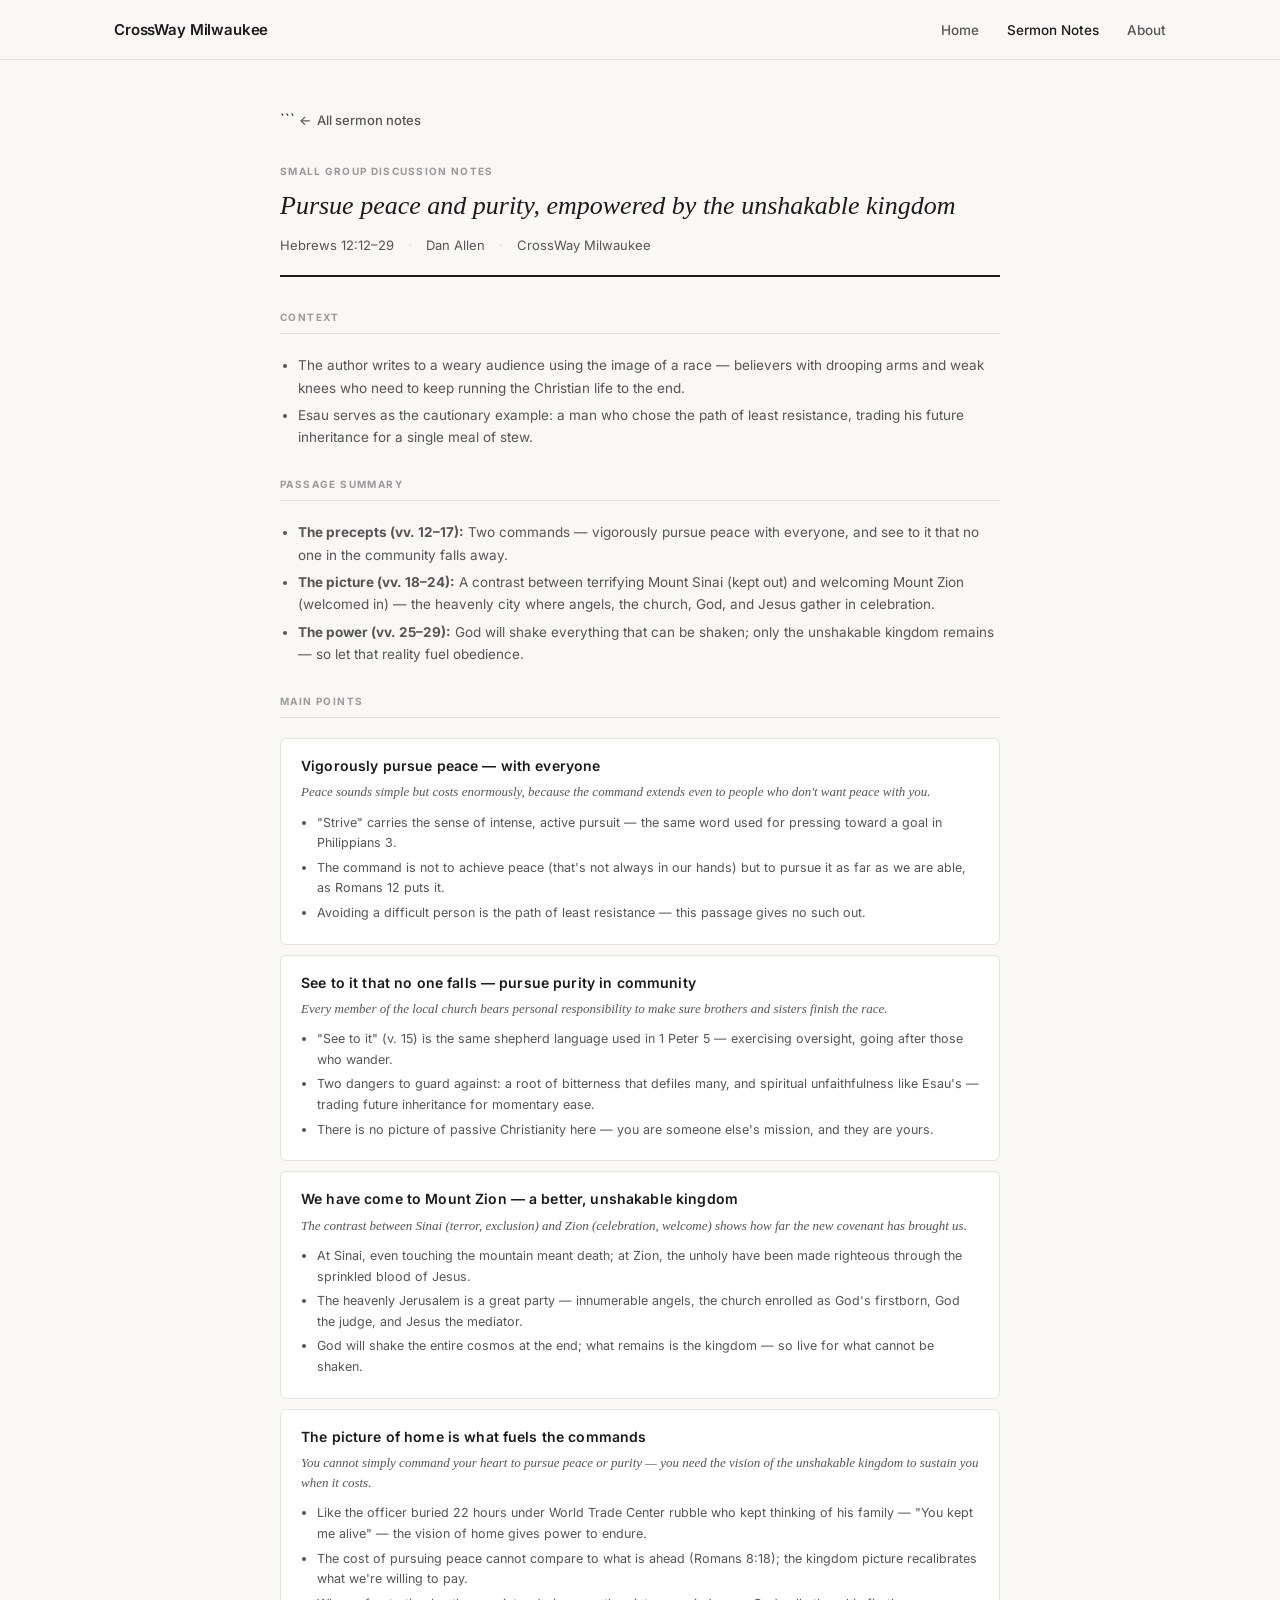
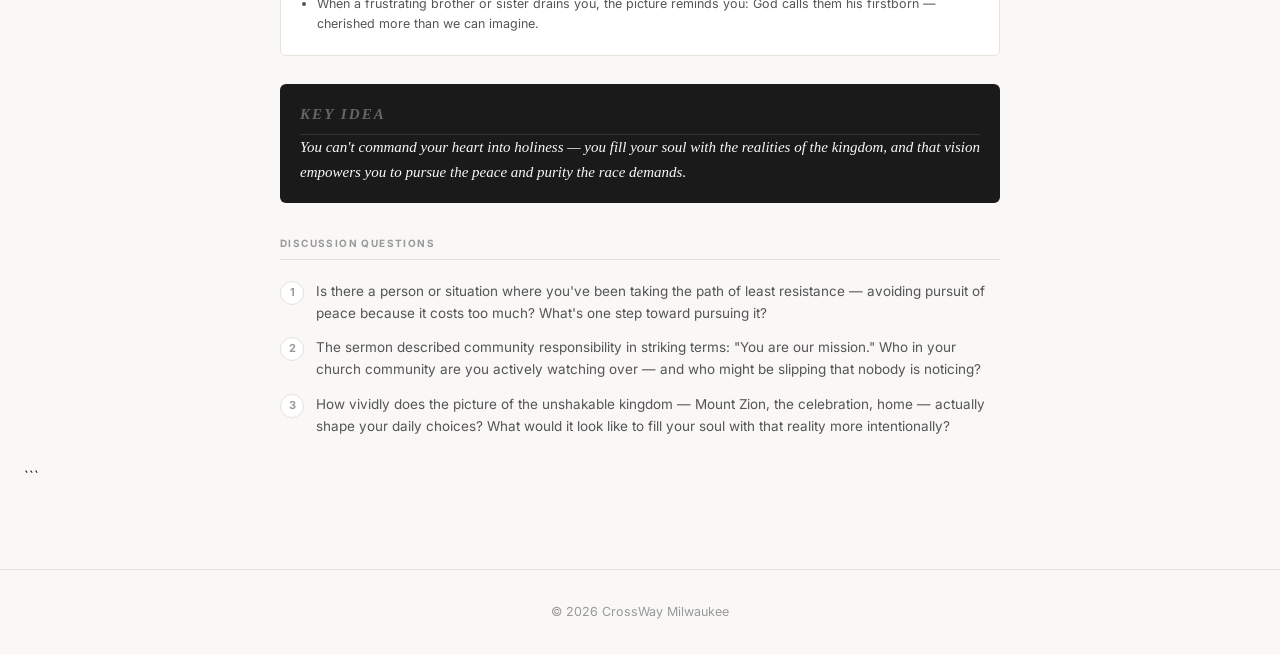
==== notes/hebrews-12/12-29/index.html @ 775b382d "Create index.html" ====
<!DOCTYPE html>

<html lang="en">
<head>
  <meta charset="UTF-8" />
  <meta name="viewport" content="width=device-width, initial-scale=1.0" />
  <title>Hebrews 12:12–29 — CrossWay Milwaukee</title>
  <meta name="description" content="Small group notes for Dan Allen's sermon on Hebrews 12:12–29 — Pursue peace and purity, empowered by the unshakable kingdom." />
  <link rel="preconnect" href="https://fonts.googleapis.com" />
  <link rel="preconnect" href="https://fonts.gstatic.com" crossorigin />
  <link href="https://fonts.googleapis.com/css2?family=Inter:wght@400;500;600;700&display=swap" rel="stylesheet" />
  <link rel="stylesheet" href="../../../assets/css/style.css" />
</head>
<body>

  <!-- Nav -->

  <nav>
    <div class="nav-inner">
      <a href="../../../index.html" class="nav-logo">
        <img src="../../../assets/img/logo.png" alt="CrossWay Milwaukee" onerror="this.style.display='none'" />
        <span class="nav-logo-text">CrossWay Milwaukee</span>
      </a>
      <ul class="nav-links">
        <li><a href="../../../index.html">Home</a></li>
        <li><a href="../../../index.html#notes" class="active">Sermon Notes</a></li>
        <li><a href="../../../index.html#about">About</a></li>
      </ul>
    </div>
  </nav>

  <div class="page">
    <div class="container">

```
  <a href="../../../index.html#notes" class="back-link">All sermon notes</a>

  <!-- Header -->
  <div class="notes-header">
    <p class="notes-eyebrow">Small Group Discussion Notes</p>
    <h1 class="notes-title">Pursue peace and purity, empowered by the unshakable kingdom</h1>
    <div class="notes-meta">
      <span>Hebrews 12:12–29</span>
      <span class="notes-meta-dot">·</span>
      <span>Dan Allen</span>
      <span class="notes-meta-dot">·</span>
      <span>CrossWay Milwaukee</span>
    </div>
  </div>

  <!-- Context -->
  <div class="section-block">
    <p class="section-label">Context</p>
    <ul class="bullet-list">
      <li>The author writes to a weary audience using the image of a race — believers with drooping arms and weak knees who need to keep running the Christian life to the end.</li>
      <li>Esau serves as the cautionary example: a man who chose the path of least resistance, trading his future inheritance for a single meal of stew.</li>
    </ul>
  </div>

  <!-- Passage Summary -->
  <div class="section-block">
    <p class="section-label">Passage summary</p>
    <ul class="bullet-list">
      <li><strong>The precepts (vv. 12–17):</strong> Two commands — vigorously pursue peace with everyone, and see to it that no one in the community falls away.</li>
      <li><strong>The picture (vv. 18–24):</strong> A contrast between terrifying Mount Sinai (kept out) and welcoming Mount Zion (welcomed in) — the heavenly city where angels, the church, God, and Jesus gather in celebration.</li>
      <li><strong>The power (vv. 25–29):</strong> God will shake everything that can be shaken; only the unshakable kingdom remains — so let that reality fuel obedience.</li>
    </ul>
  </div>

  <!-- Main Points -->
  <div class="section-block">
    <p class="section-label">Main points</p>

    <div class="point-card">
      <p class="point-heading">Vigorously pursue peace — with everyone</p>
      <p class="point-summary">Peace sounds simple but costs enormously, because the command extends even to people who don't want peace with you.</p>
      <ul class="sub-list">
        <li>"Strive" carries the sense of intense, active pursuit — the same word used for pressing toward a goal in Philippians 3.</li>
        <li>The command is not to achieve peace (that's not always in our hands) but to pursue it as far as we are able, as Romans 12 puts it.</li>
        <li>Avoiding a difficult person is the path of least resistance — this passage gives no such out.</li>
      </ul>
    </div>

    <div class="point-card">
      <p class="point-heading">See to it that no one falls — pursue purity in community</p>
      <p class="point-summary">Every member of the local church bears personal responsibility to make sure brothers and sisters finish the race.</p>
      <ul class="sub-list">
        <li>"See to it" (v. 15) is the same shepherd language used in 1 Peter 5 — exercising oversight, going after those who wander.</li>
        <li>Two dangers to guard against: a root of bitterness that defiles many, and spiritual unfaithfulness like Esau's — trading future inheritance for momentary ease.</li>
        <li>There is no picture of passive Christianity here — you are someone else's mission, and they are yours.</li>
      </ul>
    </div>

    <div class="point-card">
      <p class="point-heading">We have come to Mount Zion — a better, unshakable kingdom</p>
      <p class="point-summary">The contrast between Sinai (terror, exclusion) and Zion (celebration, welcome) shows how far the new covenant has brought us.</p>
      <ul class="sub-list">
        <li>At Sinai, even touching the mountain meant death; at Zion, the unholy have been made righteous through the sprinkled blood of Jesus.</li>
        <li>The heavenly Jerusalem is a great party — innumerable angels, the church enrolled as God's firstborn, God the judge, and Jesus the mediator.</li>
        <li>God will shake the entire cosmos at the end; what remains is the kingdom — so live for what cannot be shaken.</li>
      </ul>
    </div>

    <div class="point-card">
      <p class="point-heading">The picture of home is what fuels the commands</p>
      <p class="point-summary">You cannot simply command your heart to pursue peace or purity — you need the vision of the unshakable kingdom to sustain you when it costs.</p>
      <ul class="sub-list">
        <li>Like the officer buried 22 hours under World Trade Center rubble who kept thinking of his family — "You kept me alive" — the vision of home gives power to endure.</li>
        <li>The cost of pursuing peace cannot compare to what is ahead (Romans 8:18); the kingdom picture recalibrates what we're willing to pay.</li>
        <li>When a frustrating brother or sister drains you, the picture reminds you: God calls them his firstborn — cherished more than we can imagine.</li>
      </ul>
    </div>

  </div>

  <!-- Key Idea -->
  <div class="key-idea-block">
    <p class="section-label">Key idea</p>
    <p>You can't command your heart into holiness — you fill your soul with the realities of the kingdom, and that vision empowers you to pursue the peace and purity the race demands.</p>
  </div>

  <!-- Discussion Questions -->
  <div class="section-block">
    <p class="section-label">Discussion questions</p>

    <div class="q-item">
      <div class="q-num">1</div>
      <p class="q-text">Is there a person or situation where you've been taking the path of least resistance — avoiding pursuit of peace because it costs too much? What's one step toward pursuing it?</p>
    </div>
    <div class="q-item">
      <div class="q-num">2</div>
      <p class="q-text">The sermon described community responsibility in striking terms: "You are our mission." Who in your church community are you actively watching over — and who might be slipping that nobody is noticing?</p>
    </div>
    <div class="q-item">
      <div class="q-num">3</div>
      <p class="q-text">How vividly does the picture of the unshakable kingdom — Mount Zion, the celebration, home — actually shape your daily choices? What would it look like to fill your soul with that reality more intentionally?</p>
    </div>

  </div>

</div>
```

  </div>

  <!-- Footer -->

  <footer>
    <p>© <span id="year"></span> CrossWay Milwaukee</p>
  </footer>

  <script>
    document.getElementById('year').textContent = new Date().getFullYear();
  </script>

</body>
</html>
---- assets/css/style.css ----
*, *::before, *::after { box-sizing: border-box; margin: 0; padding: 0; }

:root {
  --bg: #f9f8f6;
  --surface: #ffffff;
  --border: #e6e2da;
  --text-primary: #1a1a1a;
  --text-secondary: #555;
  --text-tertiary: #999;
  --accent: #1a1a1a;
  --accent-light: #f2f0eb;
  --font-sans: 'Inter', 'Helvetica Neue', Helvetica, Arial, sans-serif;
  --font-serif: 'Georgia', 'Times New Roman', serif;
  --radius: 6px;
  --max-width: 720px;
  --nav-height: 60px;
}

html { scroll-behavior: smooth; }

body {
  background: var(--bg);
  color: var(--text-primary);
  font-family: var(--font-sans);
  font-size: 15px;
  line-height: 1.6;
  -webkit-font-smoothing: antialiased;
}

a { color: inherit; text-decoration: none; }
img { display: block; max-width: 100%; }

nav {
  position: sticky;
  top: 0;
  z-index: 100;
  background: rgba(249, 248, 246, 0.92);
  backdrop-filter: blur(8px);
  border-bottom: 1px solid var(--border);
  height: var(--nav-height);
  display: flex;
  align-items: center;
}

.nav-inner {
  max-width: 1100px;
  margin: 0 auto;
  padding: 0 1.5rem;
  width: 100%;
  display: flex;
  align-items: center;
  justify-content: space-between;
}

.nav-logo { display: flex; align-items: center; gap: 10px; }
.nav-logo img { height: 32px; width: auto; }
.nav-logo-text { font-size: 15px; font-weight: 600; letter-spacing: -0.01em; color: var(--text-primary); }

.nav-links { display: flex; gap: 28px; list-style: none; }
.nav-links a { font-size: 13.5px; color: var(--text-secondary); font-weight: 500; transition: color 0.15s; }
.nav-links a:hover, .nav-links a.active { color: var(--text-primary); }

.page { padding: 3rem 1.5rem 5rem; }
.container { max-width: var(--max-width); margin: 0 auto; }
.container-wide { max-width: 1100px; margin: 0 auto; }

.hero { padding: 5rem 1.5rem 4rem; border-bottom: 1px solid var(--border); }
.hero-inner { max-width: var(--max-width); margin: 0 auto; }
.hero-eyebrow { font-size: 11px; font-weight: 700; letter-spacing: 0.13em; text-transform: uppercase; color: var(--text-tertiary); margin-bottom: 1rem; }
.hero-title { font-family: var(--font-serif); font-size: clamp(30px, 5vw, 42px); font-weight: 400; font-style: italic; line-height: 1.25; color: var(--text-primary); margin-bottom: 1.25rem; }
.hero-desc { font-size: 16px; color: var(--text-secondary); max-width: 520px; line-height: 1.7; margin-bottom: 2rem; }

.btn { display: inline-flex; align-items: center; gap: 6px; background: var(--text-primary); color: #fff; font-size: 13px; font-weight: 600; letter-spacing: 0.02em; padding: 10px 20px; border-radius: var(--radius); transition: opacity 0.15s; }
.btn:hover { opacity: 0.85; }

.section-label { font-size: 10px; font-weight: 700; letter-spacing: 0.14em; text-transform: uppercase; color: var(--text-tertiary); border-bottom: 1px solid var(--border); padding-bottom: 8px; margin-bottom: 1.25rem; }

.notes-grid { display: grid; grid-template-columns: repeat(auto-fill, minmax(300px, 1fr)); gap: 16px; margin-top: 1rem; }

.note-card { background: var(--surface); border: 1px solid var(--border); border-radius: var(--radius); padding: 1.25rem; transition: box-shadow 0.15s, transform 0.15s; display: flex; flex-direction: column; }
.note-card:hover { box-shadow: 0 4px 20px rgba(0,0,0,0.07); transform: translateY(-2px); }
.note-card-meta { font-size: 11px; font-weight: 600; letter-spacing: 0.1em; text-transform: uppercase; color: var(--text-tertiary); margin-bottom: 8px; }
.note-card-title { font-family: var(--font-serif); font-size: 17px; font-style: italic; font-weight: 400; color: var(--text-primary); line-height: 1.35; margin-bottom: 10px; }
.note-card-summary { font-size: 13px; color: var(--text-secondary); line-height: 1.6; flex: 1; margin-bottom: 1rem; }
.note-card-link { font-size: 12.5px; font-weight: 600; color: var(--text-primary); display: inline-flex; align-items: center; gap: 4px; }
.note-card-link::after { content: "→"; }

.about-block { background: var(--surface); border: 1px solid var(--border); border-radius: var(--radius); padding: 2rem; margin-top: 1rem; }
.about-block p { font-size: 14.5px; color: var(--text-secondary); line-height: 1.75; margin-bottom: 1rem; }
.about-block p:last-child { margin-bottom: 0; }

.notes-header { border-bottom: 2px solid var(--text-primary); padding-bottom: 1.25rem; margin-bottom: 2rem; }
.notes-eyebrow { font-size: 10px; font-weight: 700; letter-spacing: 0.13em; text-transform: uppercase; color: var(--text-tertiary); margin-bottom: 10px; }
.notes-title { font-family: var(--font-serif); font-size: 26px; font-weight: 400; font-style: italic; color: var(--text-primary); margin-bottom: 12px; line-height: 1.3; }
.notes-meta { display: flex; flex-wrap: wrap; gap: 6px 14px; font-size: 13px; color: var(--text-secondary); }
.notes-meta-dot { color: #ccc; }

.bullet-list { padding-left: 1.1rem; }
.bullet-list li { font-size: 13.5px; color: var(--text-secondary); line-height: 1.65; margin-bottom: 5px; }

.point-card { background: var(--surface); border: 1px solid var(--border); border-radius: var(--radius); padding: 1rem 1.25rem; margin-bottom: 10px; }
.point-heading { font-size: 14px; font-weight: 600; color: var(--text-primary); margin-bottom: 5px; letter-spacing: 0.01em; }
.point-summary { font-family: var(--font-serif); font-size: 13px; font-style: italic; color: var(--text-secondary); line-height: 1.55; margin-bottom: 10px; }
.sub-list { padding-left: 1rem; }
.sub-list li { font-size: 12.5px; color: var(--text-secondary); line-height: 1.65; margin-bottom: 4px; }

.key-idea-block { background: var(--text-primary); border-radius: var(--radius); padding: 1.1rem 1.25rem; margin-bottom: 2rem; }
.key-idea-block .section-label { color: #666; border-color: #333; }
.key-idea-block p { font-family: var(--font-serif); font-style: italic; font-size: 15px; color: #f9f8f6; margin: 0; line-height: 1.65; }

.q-item { display: flex; gap: 12px; margin-bottom: 12px; align-items: flex-start; }
.q-num { min-width: 24px; height: 24px; border-radius: 50%; background: var(--surface); border: 1px solid var(--border); font-size: 11px; font-weight: 700; color: var(--text-tertiary); display: flex; align-items: center; justify-content: center; flex-shrink: 0; margin-top: 1px; }
.q-text { font-size: 13.5px; color: var(--text-secondary); line-height: 1.65; }

.section-block { margin-bottom: 1.75rem; }

footer { border-top: 1px solid var(--border); padding: 2rem 1.5rem; text-align: center; font-size: 12.5px; color: var(--text-tertiary); }

.back-link { display: inline-flex; align-items: center; gap: 6px; font-size: 13px; font-weight: 500; color: var(--text-secondary); margin-bottom: 2rem; transition: color 0.15s; }
.back-link:hover { color: var(--text-primary); }
.back-link::before { content: "←"; }

@media (max-width: 600px) {
  .nav-links { gap: 16px; }
  .hero { padding: 3rem 1.5rem 2.5rem; }
  .notes-grid { grid-template-columns: 1fr; }
}
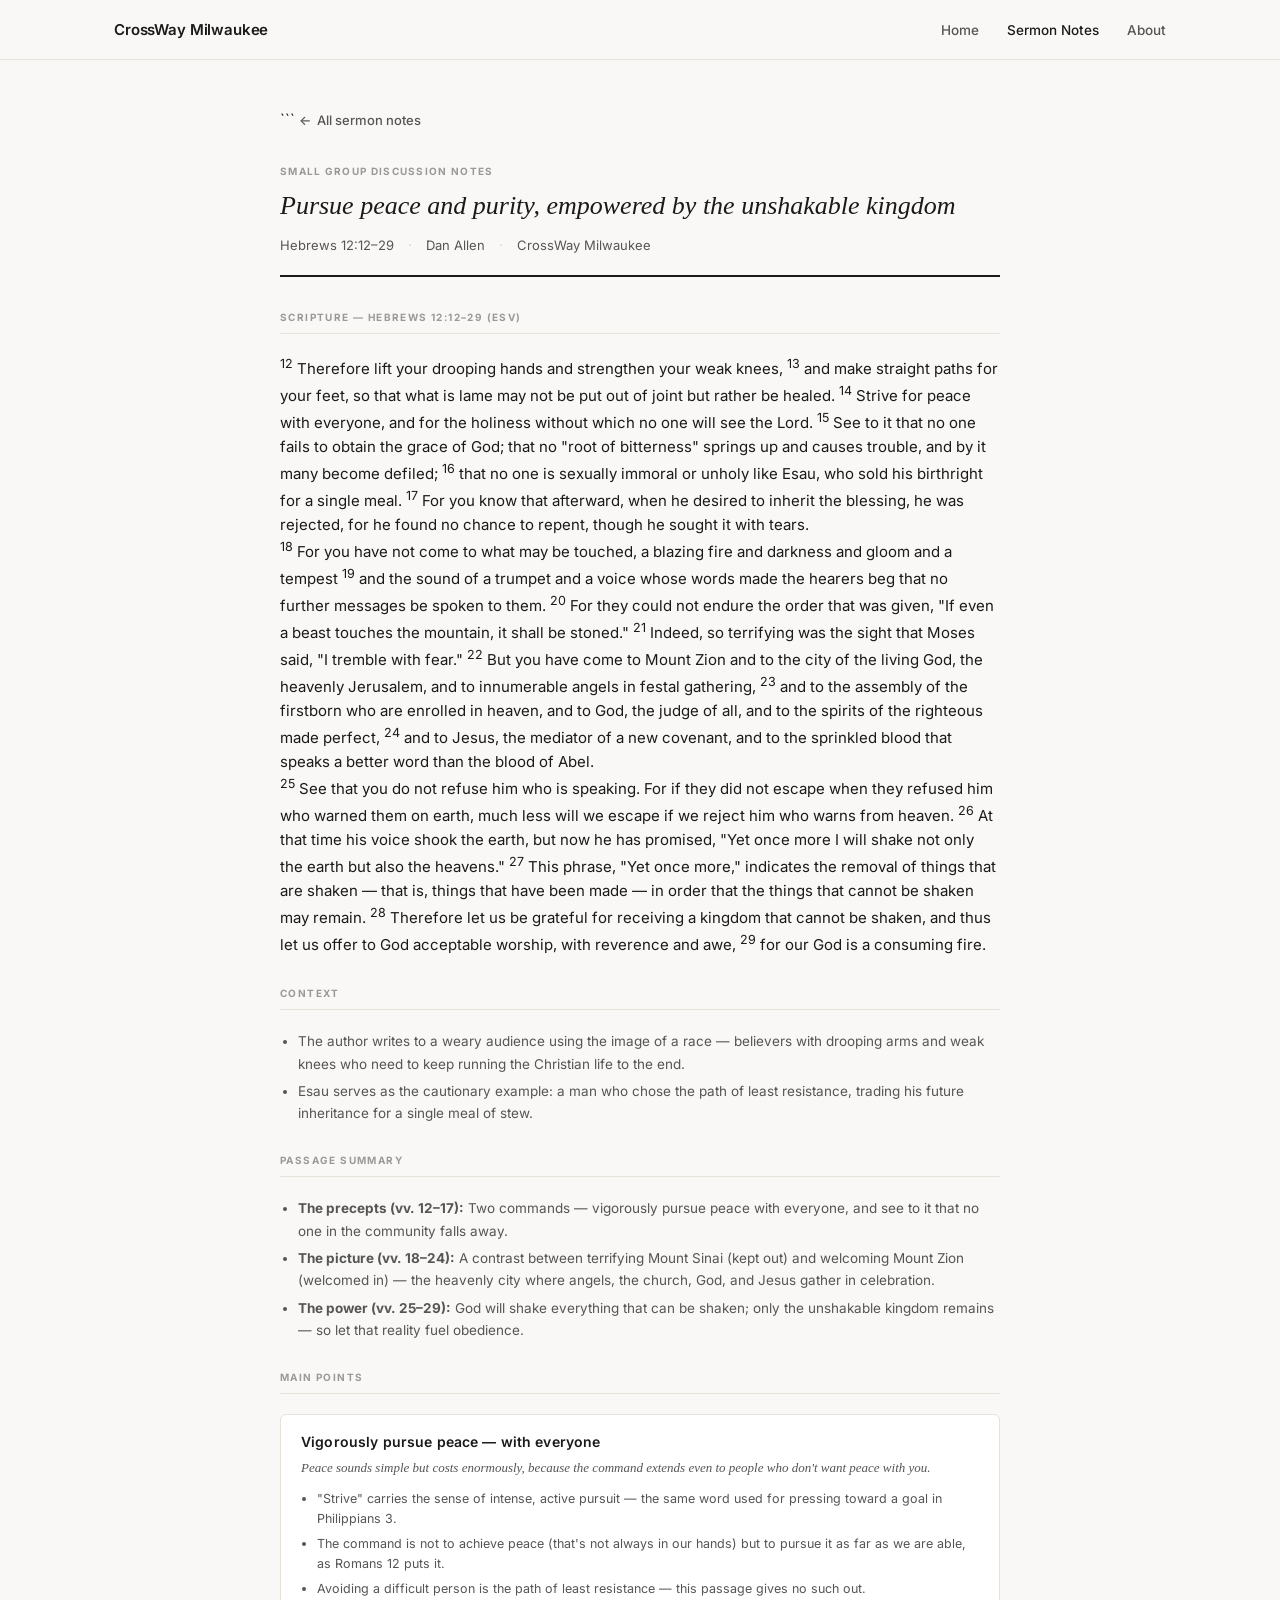
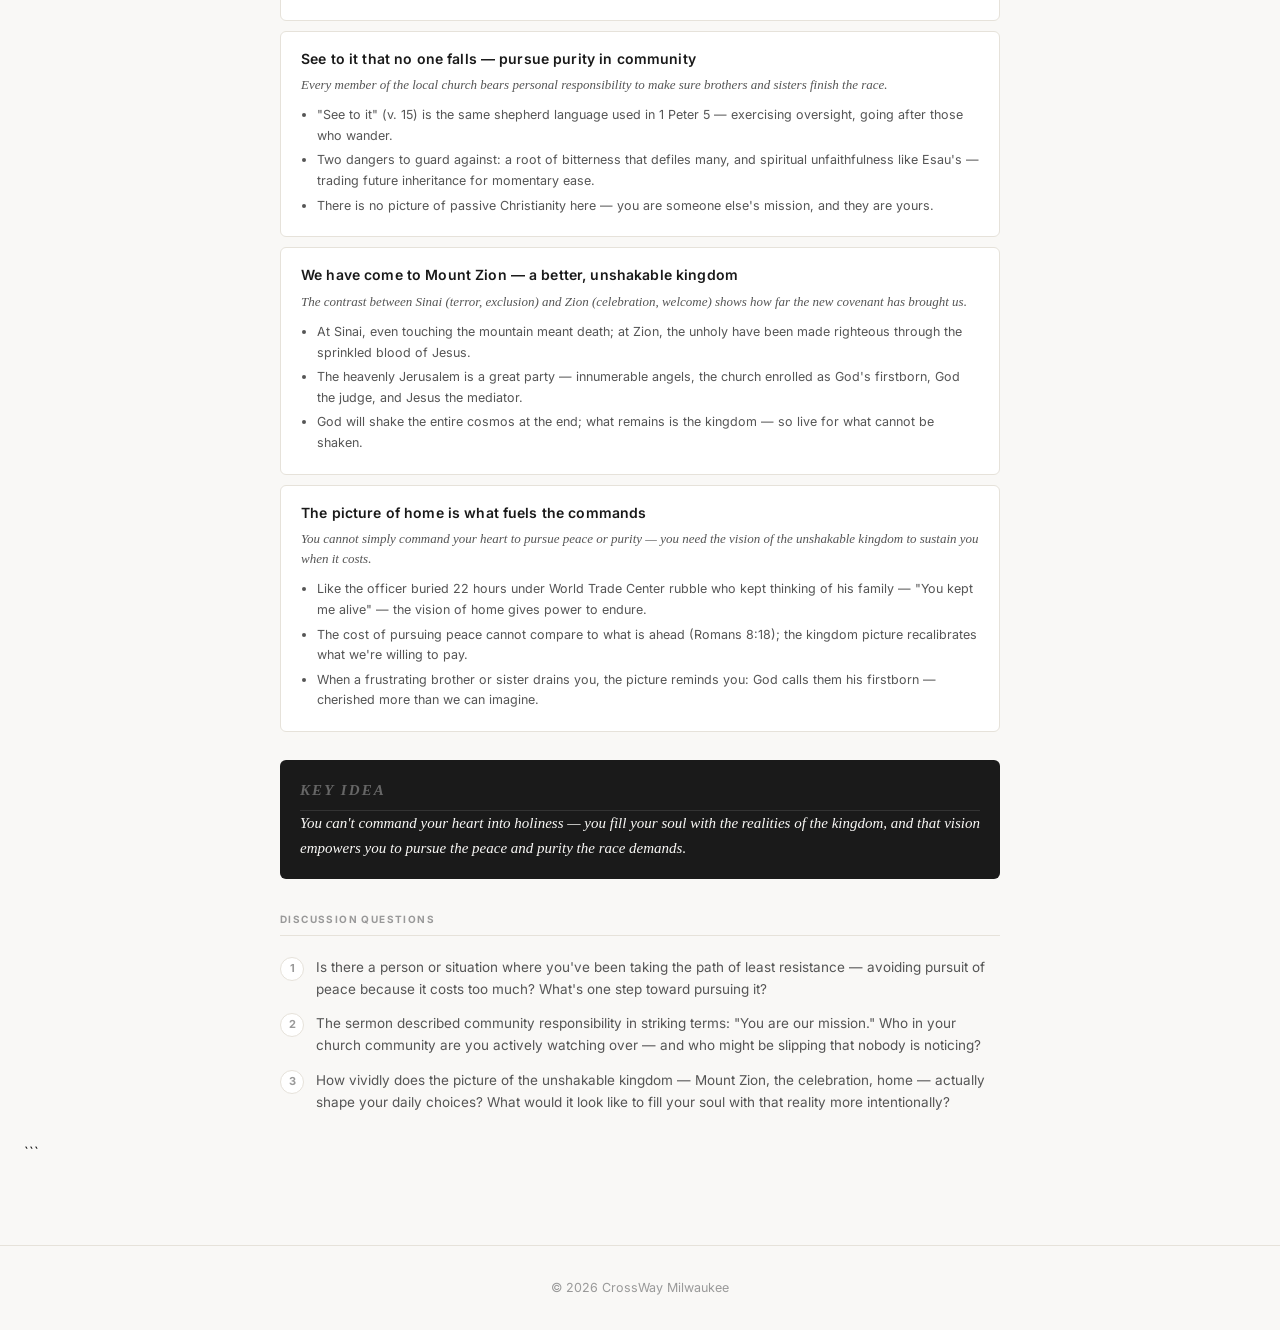
==== commit 6a64dd62: "Update index.html" ====
--- a/notes/hebrews-12/12-29/index.html
+++ b/notes/hebrews-12/12-29/index.html
@@ -45,6 +45,16 @@
       <span>Dan Allen</span>
       <span class="notes-meta-dot">·</span>
       <span>CrossWay Milwaukee</span>
+    </div>
+  </div>
+
+  <!-- Scripture -->
+  <div class="section-block">
+    <p class="section-label">Scripture — Hebrews 12:12–29 (ESV)</p>
+    <div class="scripture-block">
+      <p class="scripture-text"><sup class="verse-num">12</sup> Therefore lift your drooping hands and strengthen your weak knees, <sup class="verse-num">13</sup> and make straight paths for your feet, so that what is lame may not be put out of joint but rather be healed. <sup class="verse-num">14</sup> Strive for peace with everyone, and for the holiness without which no one will see the Lord. <sup class="verse-num">15</sup> See to it that no one fails to obtain the grace of God; that no "root of bitterness" springs up and causes trouble, and by it many become defiled; <sup class="verse-num">16</sup> that no one is sexually immoral or unholy like Esau, who sold his birthright for a single meal. <sup class="verse-num">17</sup> For you know that afterward, when he desired to inherit the blessing, he was rejected, for he found no chance to repent, though he sought it with tears.</p>
+      <p class="scripture-text"><sup class="verse-num">18</sup> For you have not come to what may be touched, a blazing fire and darkness and gloom and a tempest <sup class="verse-num">19</sup> and the sound of a trumpet and a voice whose words made the hearers beg that no further messages be spoken to them. <sup class="verse-num">20</sup> For they could not endure the order that was given, "If even a beast touches the mountain, it shall be stoned." <sup class="verse-num">21</sup> Indeed, so terrifying was the sight that Moses said, "I tremble with fear." <sup class="verse-num">22</sup> But you have come to Mount Zion and to the city of the living God, the heavenly Jerusalem, and to innumerable angels in festal gathering, <sup class="verse-num">23</sup> and to the assembly of the firstborn who are enrolled in heaven, and to God, the judge of all, and to the spirits of the righteous made perfect, <sup class="verse-num">24</sup> and to Jesus, the mediator of a new covenant, and to the sprinkled blood that speaks a better word than the blood of Abel.</p>
+      <p class="scripture-text"><sup class="verse-num">25</sup> See that you do not refuse him who is speaking. For if they did not escape when they refused him who warned them on earth, much less will we escape if we reject him who warns from heaven. <sup class="verse-num">26</sup> At that time his voice shook the earth, but now he has promised, "Yet once more I will shake not only the earth but also the heavens." <sup class="verse-num">27</sup> This phrase, "Yet once more," indicates the removal of things that are shaken — that is, things that have been made — in order that the things that cannot be shaken may remain. <sup class="verse-num">28</sup> Therefore let us be grateful for receiving a kingdom that cannot be shaken, and thus let us offer to God acceptable worship, with reverence and awe, <sup class="verse-num">29</sup> for our God is a consuming fire.</p>
     </div>
   </div>
 
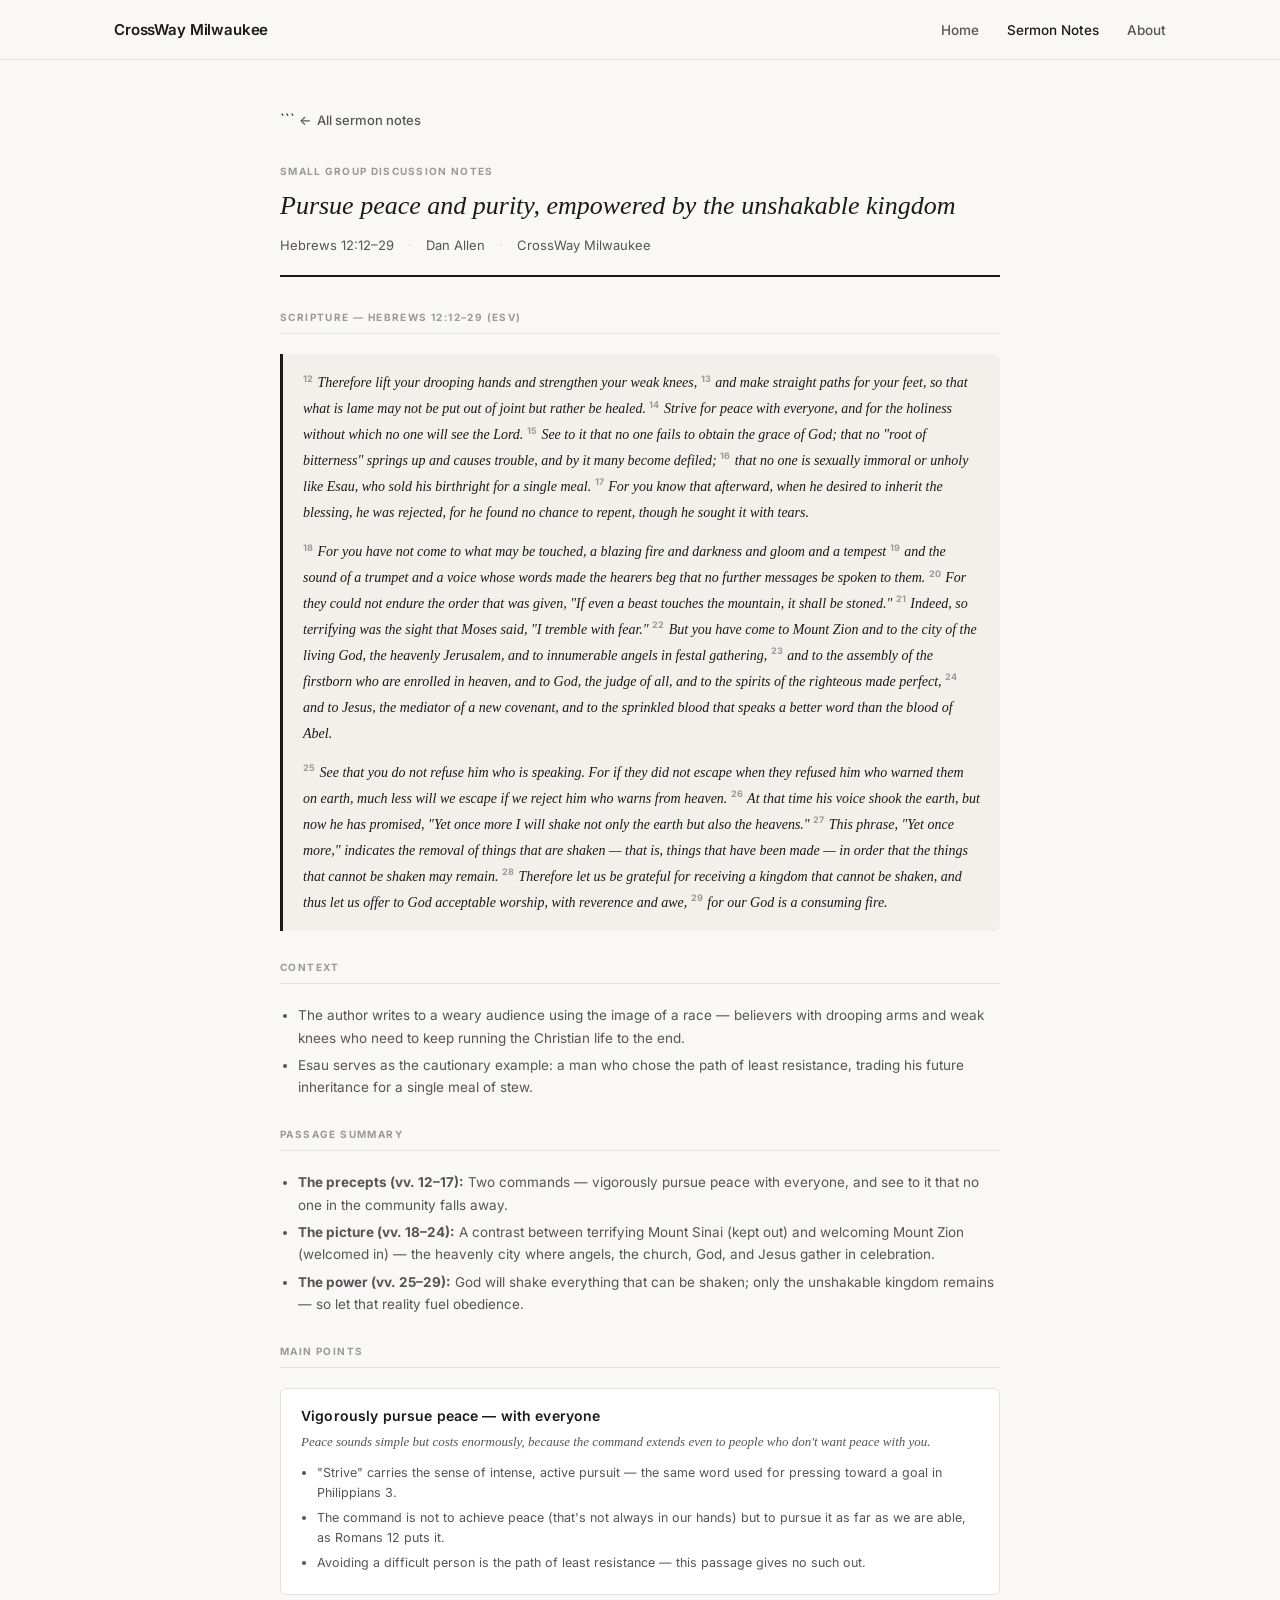
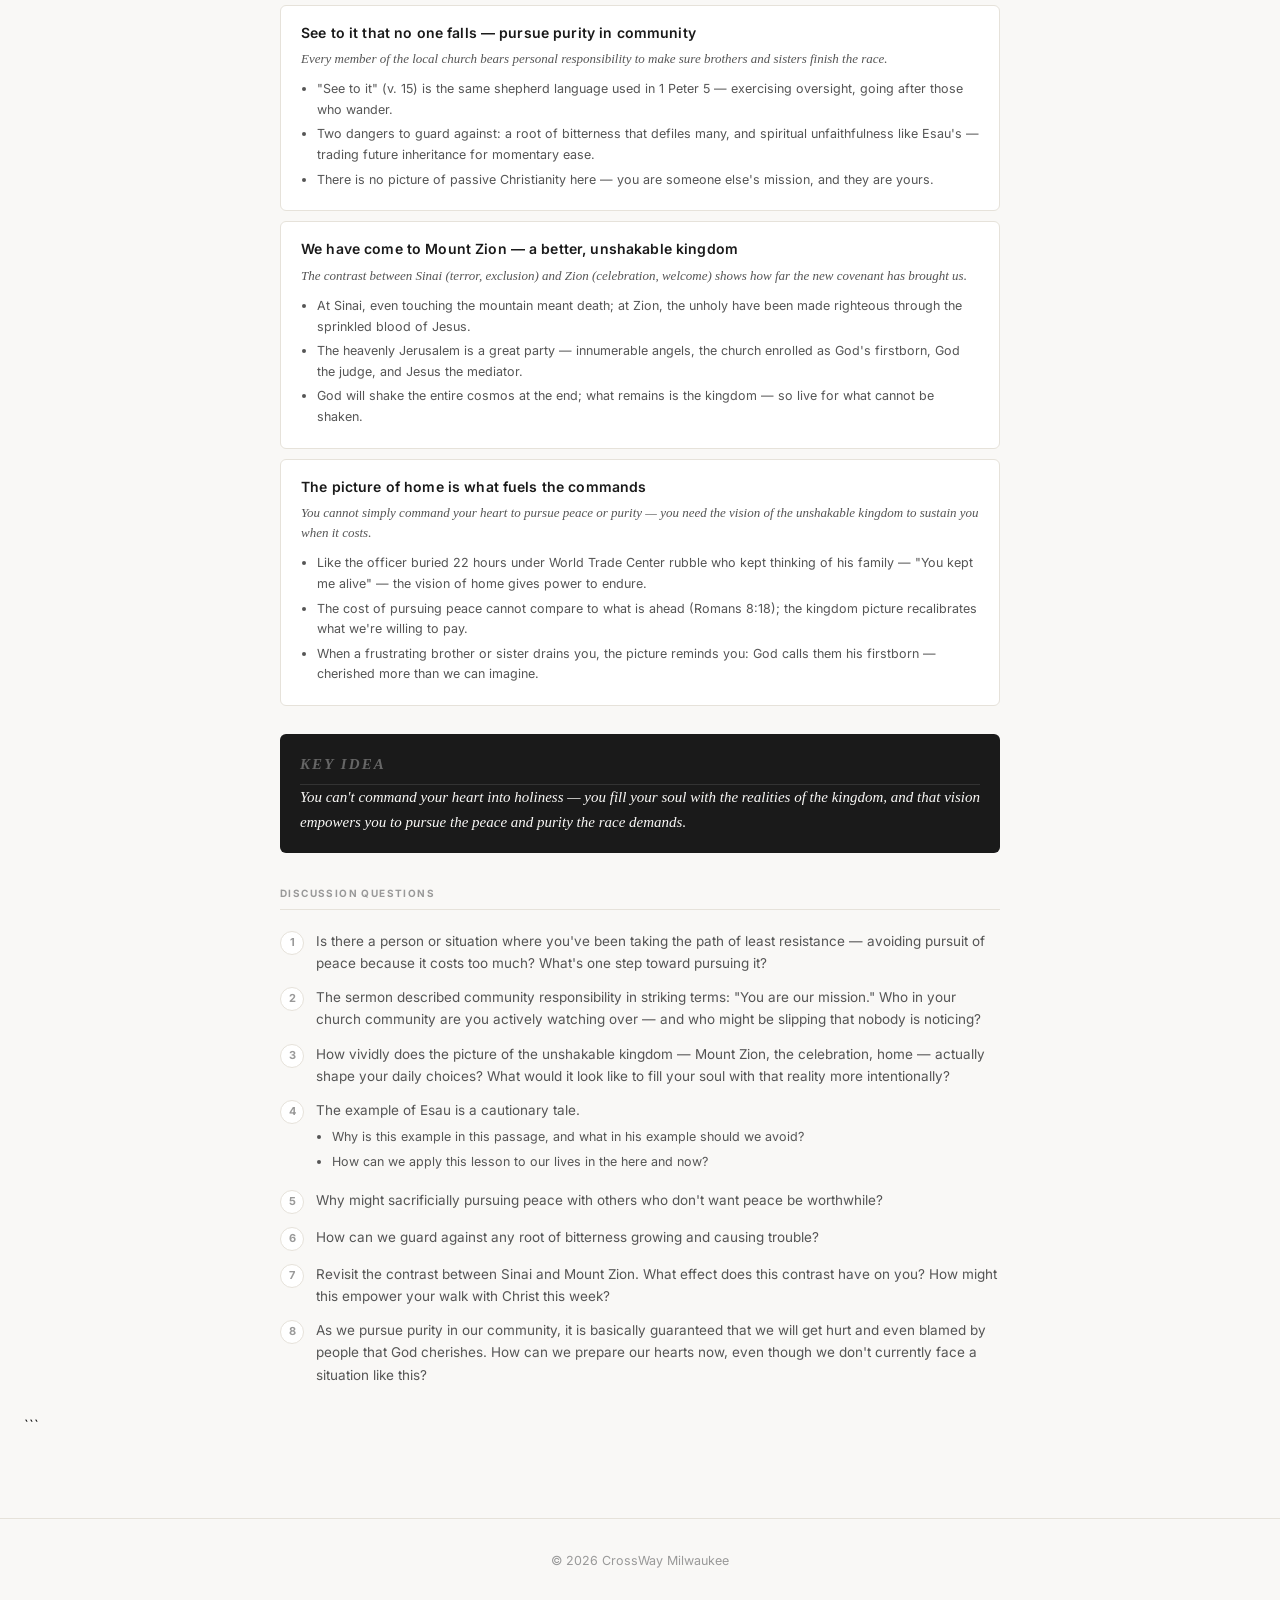
==== commit b0e8a60b: "Update index.html" ====
--- a/notes/hebrews-12/12-29/index.html
+++ b/notes/hebrews-12/12-29/index.html
@@ -145,6 +145,32 @@
       <div class="q-num">3</div>
       <p class="q-text">How vividly does the picture of the unshakable kingdom — Mount Zion, the celebration, home — actually shape your daily choices? What would it look like to fill your soul with that reality more intentionally?</p>
     </div>
+    <div class="q-item">
+      <div class="q-num">4</div>
+      <div>
+        <p class="q-text">The example of Esau is a cautionary tale.</p>
+        <ul class="sub-list" style="margin-top: 6px;">
+          <li>Why is this example in this passage, and what in his example should we avoid?</li>
+          <li>How can we apply this lesson to our lives in the here and now?</li>
+        </ul>
+      </div>
+    </div>
+    <div class="q-item">
+      <div class="q-num">5</div>
+      <p class="q-text">Why might sacrificially pursuing peace with others who don't want peace be worthwhile?</p>
+    </div>
+    <div class="q-item">
+      <div class="q-num">6</div>
+      <p class="q-text">How can we guard against any root of bitterness growing and causing trouble?</p>
+    </div>
+    <div class="q-item">
+      <div class="q-num">7</div>
+      <p class="q-text">Revisit the contrast between Sinai and Mount Zion. What effect does this contrast have on you? How might this empower your walk with Christ this week?</p>
+    </div>
+    <div class="q-item">
+      <div class="q-num">8</div>
+      <p class="q-text">As we pursue purity in our community, it is basically guaranteed that we will get hurt and even blamed by people that God cherishes. How can we prepare our hearts now, even though we don't currently face a situation like this?</p>
+    </div>
 
   </div>
 
--- a/assets/css/style.css
+++ b/assets/css/style.css
@@ -1,3 +1,4 @@
+/* ── Reset & Base ── */
 *, *::before, *::after { box-sizing: border-box; margin: 0; padding: 0; }
 
 :root {
@@ -30,6 +31,7 @@
 a { color: inherit; text-decoration: none; }
 img { display: block; max-width: 100%; }
 
+/* ── Nav ── */
 nav {
   position: sticky;
   top: 0;
@@ -52,74 +54,382 @@
   justify-content: space-between;
 }
 
-.nav-logo { display: flex; align-items: center; gap: 10px; }
-.nav-logo img { height: 32px; width: auto; }
-.nav-logo-text { font-size: 15px; font-weight: 600; letter-spacing: -0.01em; color: var(--text-primary); }
-
-.nav-links { display: flex; gap: 28px; list-style: none; }
-.nav-links a { font-size: 13.5px; color: var(--text-secondary); font-weight: 500; transition: color 0.15s; }
-.nav-links a:hover, .nav-links a.active { color: var(--text-primary); }
-
+.nav-logo {
+  display: flex;
+  align-items: center;
+  gap: 10px;
+}
+
+.nav-logo img {
+  height: 32px;
+  width: auto;
+}
+
+.nav-logo-text {
+  font-size: 15px;
+  font-weight: 600;
+  letter-spacing: -0.01em;
+  color: var(--text-primary);
+}
+
+.nav-links {
+  display: flex;
+  gap: 28px;
+  list-style: none;
+}
+
+.nav-links a {
+  font-size: 13.5px;
+  color: var(--text-secondary);
+  font-weight: 500;
+  transition: color 0.15s;
+}
+
+.nav-links a:hover,
+.nav-links a.active { color: var(--text-primary); }
+
+/* ── Page wrapper ── */
 .page { padding: 3rem 1.5rem 5rem; }
 .container { max-width: var(--max-width); margin: 0 auto; }
 .container-wide { max-width: 1100px; margin: 0 auto; }
 
-.hero { padding: 5rem 1.5rem 4rem; border-bottom: 1px solid var(--border); }
-.hero-inner { max-width: var(--max-width); margin: 0 auto; }
-.hero-eyebrow { font-size: 11px; font-weight: 700; letter-spacing: 0.13em; text-transform: uppercase; color: var(--text-tertiary); margin-bottom: 1rem; }
-.hero-title { font-family: var(--font-serif); font-size: clamp(30px, 5vw, 42px); font-weight: 400; font-style: italic; line-height: 1.25; color: var(--text-primary); margin-bottom: 1.25rem; }
-.hero-desc { font-size: 16px; color: var(--text-secondary); max-width: 520px; line-height: 1.7; margin-bottom: 2rem; }
-
-.btn { display: inline-flex; align-items: center; gap: 6px; background: var(--text-primary); color: #fff; font-size: 13px; font-weight: 600; letter-spacing: 0.02em; padding: 10px 20px; border-radius: var(--radius); transition: opacity 0.15s; }
+/* ── Hero (Home) ── */
+.hero {
+  padding: 5rem 1.5rem 4rem;
+  border-bottom: 1px solid var(--border);
+}
+
+.hero-inner {
+  max-width: var(--max-width);
+  margin: 0 auto;
+}
+
+.hero-eyebrow {
+  font-size: 11px;
+  font-weight: 700;
+  letter-spacing: 0.13em;
+  text-transform: uppercase;
+  color: var(--text-tertiary);
+  margin-bottom: 1rem;
+}
+
+.hero-title {
+  font-family: var(--font-serif);
+  font-size: clamp(30px, 5vw, 42px);
+  font-weight: 400;
+  font-style: italic;
+  line-height: 1.25;
+  color: var(--text-primary);
+  margin-bottom: 1.25rem;
+}
+
+.hero-desc {
+  font-size: 16px;
+  color: var(--text-secondary);
+  max-width: 520px;
+  line-height: 1.7;
+  margin-bottom: 2rem;
+}
+
+.btn {
+  display: inline-flex;
+  align-items: center;
+  gap: 6px;
+  background: var(--text-primary);
+  color: #fff;
+  font-size: 13px;
+  font-weight: 600;
+  letter-spacing: 0.02em;
+  padding: 10px 20px;
+  border-radius: var(--radius);
+  transition: opacity 0.15s;
+}
 .btn:hover { opacity: 0.85; }
 
-.section-label { font-size: 10px; font-weight: 700; letter-spacing: 0.14em; text-transform: uppercase; color: var(--text-tertiary); border-bottom: 1px solid var(--border); padding-bottom: 8px; margin-bottom: 1.25rem; }
-
-.notes-grid { display: grid; grid-template-columns: repeat(auto-fill, minmax(300px, 1fr)); gap: 16px; margin-top: 1rem; }
-
-.note-card { background: var(--surface); border: 1px solid var(--border); border-radius: var(--radius); padding: 1.25rem; transition: box-shadow 0.15s, transform 0.15s; display: flex; flex-direction: column; }
-.note-card:hover { box-shadow: 0 4px 20px rgba(0,0,0,0.07); transform: translateY(-2px); }
-.note-card-meta { font-size: 11px; font-weight: 600; letter-spacing: 0.1em; text-transform: uppercase; color: var(--text-tertiary); margin-bottom: 8px; }
-.note-card-title { font-family: var(--font-serif); font-size: 17px; font-style: italic; font-weight: 400; color: var(--text-primary); line-height: 1.35; margin-bottom: 10px; }
-.note-card-summary { font-size: 13px; color: var(--text-secondary); line-height: 1.6; flex: 1; margin-bottom: 1rem; }
-.note-card-link { font-size: 12.5px; font-weight: 600; color: var(--text-primary); display: inline-flex; align-items: center; gap: 4px; }
+.btn-outline {
+  background: transparent;
+  color: var(--text-primary);
+  border: 1px solid var(--border);
+}
+.btn-outline:hover { background: var(--accent-light); opacity: 1; }
+
+/* ── Section label ── */
+.section-label {
+  font-size: 10px;
+  font-weight: 700;
+  letter-spacing: 0.14em;
+  text-transform: uppercase;
+  color: var(--text-tertiary);
+  border-bottom: 1px solid var(--border);
+  padding-bottom: 8px;
+  margin-bottom: 1.25rem;
+}
+
+/* ── Notes grid (home) ── */
+.notes-grid {
+  display: grid;
+  grid-template-columns: repeat(auto-fill, minmax(300px, 1fr));
+  gap: 16px;
+  margin-top: 1rem;
+}
+
+.note-card {
+  background: var(--surface);
+  border: 1px solid var(--border);
+  border-radius: var(--radius);
+  padding: 1.25rem;
+  transition: box-shadow 0.15s, transform 0.15s;
+  display: flex;
+  flex-direction: column;
+}
+
+.note-card:hover {
+  box-shadow: 0 4px 20px rgba(0,0,0,0.07);
+  transform: translateY(-2px);
+}
+
+.note-card-meta {
+  font-size: 11px;
+  font-weight: 600;
+  letter-spacing: 0.1em;
+  text-transform: uppercase;
+  color: var(--text-tertiary);
+  margin-bottom: 8px;
+}
+
+.note-card-title {
+  font-family: var(--font-serif);
+  font-size: 17px;
+  font-style: italic;
+  font-weight: 400;
+  color: var(--text-primary);
+  line-height: 1.35;
+  margin-bottom: 10px;
+}
+
+.note-card-summary {
+  font-size: 13px;
+  color: var(--text-secondary);
+  line-height: 1.6;
+  flex: 1;
+  margin-bottom: 1rem;
+}
+
+.note-card-link {
+  font-size: 12.5px;
+  font-weight: 600;
+  color: var(--text-primary);
+  display: inline-flex;
+  align-items: center;
+  gap: 4px;
+}
+
 .note-card-link::after { content: "→"; }
 
-.about-block { background: var(--surface); border: 1px solid var(--border); border-radius: var(--radius); padding: 2rem; margin-top: 1rem; }
-.about-block p { font-size: 14.5px; color: var(--text-secondary); line-height: 1.75; margin-bottom: 1rem; }
+/* ── About section ── */
+.about-block {
+  background: var(--surface);
+  border: 1px solid var(--border);
+  border-radius: var(--radius);
+  padding: 2rem;
+  margin-top: 1rem;
+}
+
+.about-block p {
+  font-size: 14.5px;
+  color: var(--text-secondary);
+  line-height: 1.75;
+  margin-bottom: 1rem;
+}
+
 .about-block p:last-child { margin-bottom: 0; }
 
-.notes-header { border-bottom: 2px solid var(--text-primary); padding-bottom: 1.25rem; margin-bottom: 2rem; }
-.notes-eyebrow { font-size: 10px; font-weight: 700; letter-spacing: 0.13em; text-transform: uppercase; color: var(--text-tertiary); margin-bottom: 10px; }
-.notes-title { font-family: var(--font-serif); font-size: 26px; font-weight: 400; font-style: italic; color: var(--text-primary); margin-bottom: 12px; line-height: 1.3; }
-.notes-meta { display: flex; flex-wrap: wrap; gap: 6px 14px; font-size: 13px; color: var(--text-secondary); }
+/* ── Sermon notes page ── */
+.notes-header {
+  border-bottom: 2px solid var(--text-primary);
+  padding-bottom: 1.25rem;
+  margin-bottom: 2rem;
+}
+
+.notes-eyebrow {
+  font-size: 10px;
+  font-weight: 700;
+  letter-spacing: 0.13em;
+  text-transform: uppercase;
+  color: var(--text-tertiary);
+  margin-bottom: 10px;
+}
+
+.notes-title {
+  font-family: var(--font-serif);
+  font-size: 26px;
+  font-weight: 400;
+  font-style: italic;
+  color: var(--text-primary);
+  margin-bottom: 12px;
+  line-height: 1.3;
+}
+
+.notes-meta {
+  display: flex;
+  flex-wrap: wrap;
+  gap: 6px 14px;
+  font-size: 13px;
+  color: var(--text-secondary);
+}
+
 .notes-meta-dot { color: #ccc; }
 
+/* ── Scripture block ── */
+.scripture-block {
+  background: var(--accent-light);
+  border-left: 3px solid var(--text-primary);
+  border-radius: 0 var(--radius) var(--radius) 0;
+  padding: 1rem 1.25rem;
+  margin-top: 4px;
+}
+
+.scripture-text {
+  font-family: var(--font-serif);
+  font-size: 14px;
+  font-style: italic;
+  color: var(--text-primary);
+  line-height: 1.85;
+  margin-bottom: 0.85rem;
+}
+
+.scripture-text:last-child { margin-bottom: 0; }
+
+.verse-num {
+  font-size: 9px;
+  font-weight: 700;
+  font-style: normal;
+  font-family: var(--font-sans);
+  color: var(--text-tertiary);
+  vertical-align: super;
+  margin-right: 1px;
+}
+
+/* ── Bullets ── */
 .bullet-list { padding-left: 1.1rem; }
-.bullet-list li { font-size: 13.5px; color: var(--text-secondary); line-height: 1.65; margin-bottom: 5px; }
-
-.point-card { background: var(--surface); border: 1px solid var(--border); border-radius: var(--radius); padding: 1rem 1.25rem; margin-bottom: 10px; }
-.point-heading { font-size: 14px; font-weight: 600; color: var(--text-primary); margin-bottom: 5px; letter-spacing: 0.01em; }
-.point-summary { font-family: var(--font-serif); font-size: 13px; font-style: italic; color: var(--text-secondary); line-height: 1.55; margin-bottom: 10px; }
+.bullet-list li {
+  font-size: 13.5px;
+  color: var(--text-secondary);
+  line-height: 1.65;
+  margin-bottom: 5px;
+}
+
+/* ── Point cards ── */
+.point-card {
+  background: var(--surface);
+  border: 1px solid var(--border);
+  border-radius: var(--radius);
+  padding: 1rem 1.25rem;
+  margin-bottom: 10px;
+}
+
+.point-heading {
+  font-size: 14px;
+  font-weight: 600;
+  color: var(--text-primary);
+  margin-bottom: 5px;
+  letter-spacing: 0.01em;
+}
+
+.point-summary {
+  font-family: var(--font-serif);
+  font-size: 13px;
+  font-style: italic;
+  color: var(--text-secondary);
+  line-height: 1.55;
+  margin-bottom: 10px;
+}
+
 .sub-list { padding-left: 1rem; }
-.sub-list li { font-size: 12.5px; color: var(--text-secondary); line-height: 1.65; margin-bottom: 4px; }
-
-.key-idea-block { background: var(--text-primary); border-radius: var(--radius); padding: 1.1rem 1.25rem; margin-bottom: 2rem; }
+.sub-list li {
+  font-size: 12.5px;
+  color: var(--text-secondary);
+  line-height: 1.65;
+  margin-bottom: 4px;
+}
+
+/* ── Key idea ── */
+.key-idea-block {
+  background: var(--text-primary);
+  border-radius: var(--radius);
+  padding: 1.1rem 1.25rem;
+  margin-bottom: 2rem;
+}
+
 .key-idea-block .section-label { color: #666; border-color: #333; }
-.key-idea-block p { font-family: var(--font-serif); font-style: italic; font-size: 15px; color: #f9f8f6; margin: 0; line-height: 1.65; }
-
-.q-item { display: flex; gap: 12px; margin-bottom: 12px; align-items: flex-start; }
-.q-num { min-width: 24px; height: 24px; border-radius: 50%; background: var(--surface); border: 1px solid var(--border); font-size: 11px; font-weight: 700; color: var(--text-tertiary); display: flex; align-items: center; justify-content: center; flex-shrink: 0; margin-top: 1px; }
-.q-text { font-size: 13.5px; color: var(--text-secondary); line-height: 1.65; }
-
+
+.key-idea-block p {
+  font-family: var(--font-serif);
+  font-style: italic;
+  font-size: 15px;
+  color: #f9f8f6;
+  margin: 0;
+  line-height: 1.65;
+}
+
+/* ── Questions ── */
+.q-item {
+  display: flex;
+  gap: 12px;
+  margin-bottom: 12px;
+  align-items: flex-start;
+}
+
+.q-num {
+  min-width: 24px;
+  height: 24px;
+  border-radius: 50%;
+  background: var(--surface);
+  border: 1px solid var(--border);
+  font-size: 11px;
+  font-weight: 700;
+  color: var(--text-tertiary);
+  display: flex;
+  align-items: center;
+  justify-content: center;
+  flex-shrink: 0;
+  margin-top: 1px;
+}
+
+.q-text {
+  font-size: 13.5px;
+  color: var(--text-secondary);
+  line-height: 1.65;
+}
+
+/* ── Section blocks ── */
 .section-block { margin-bottom: 1.75rem; }
 
-footer { border-top: 1px solid var(--border); padding: 2rem 1.5rem; text-align: center; font-size: 12.5px; color: var(--text-tertiary); }
-
-.back-link { display: inline-flex; align-items: center; gap: 6px; font-size: 13px; font-weight: 500; color: var(--text-secondary); margin-bottom: 2rem; transition: color 0.15s; }
+/* ── Footer ── */
+footer {
+  border-top: 1px solid var(--border);
+  padding: 2rem 1.5rem;
+  text-align: center;
+  font-size: 12.5px;
+  color: var(--text-tertiary);
+}
+
+/* ── Back link ── */
+.back-link {
+  display: inline-flex;
+  align-items: center;
+  gap: 6px;
+  font-size: 13px;
+  font-weight: 500;
+  color: var(--text-secondary);
+  margin-bottom: 2rem;
+  transition: color 0.15s;
+}
+
 .back-link:hover { color: var(--text-primary); }
 .back-link::before { content: "←"; }
 
+/* ── Responsive ── */
 @media (max-width: 600px) {
   .nav-links { gap: 16px; }
   .hero { padding: 3rem 1.5rem 2.5rem; }
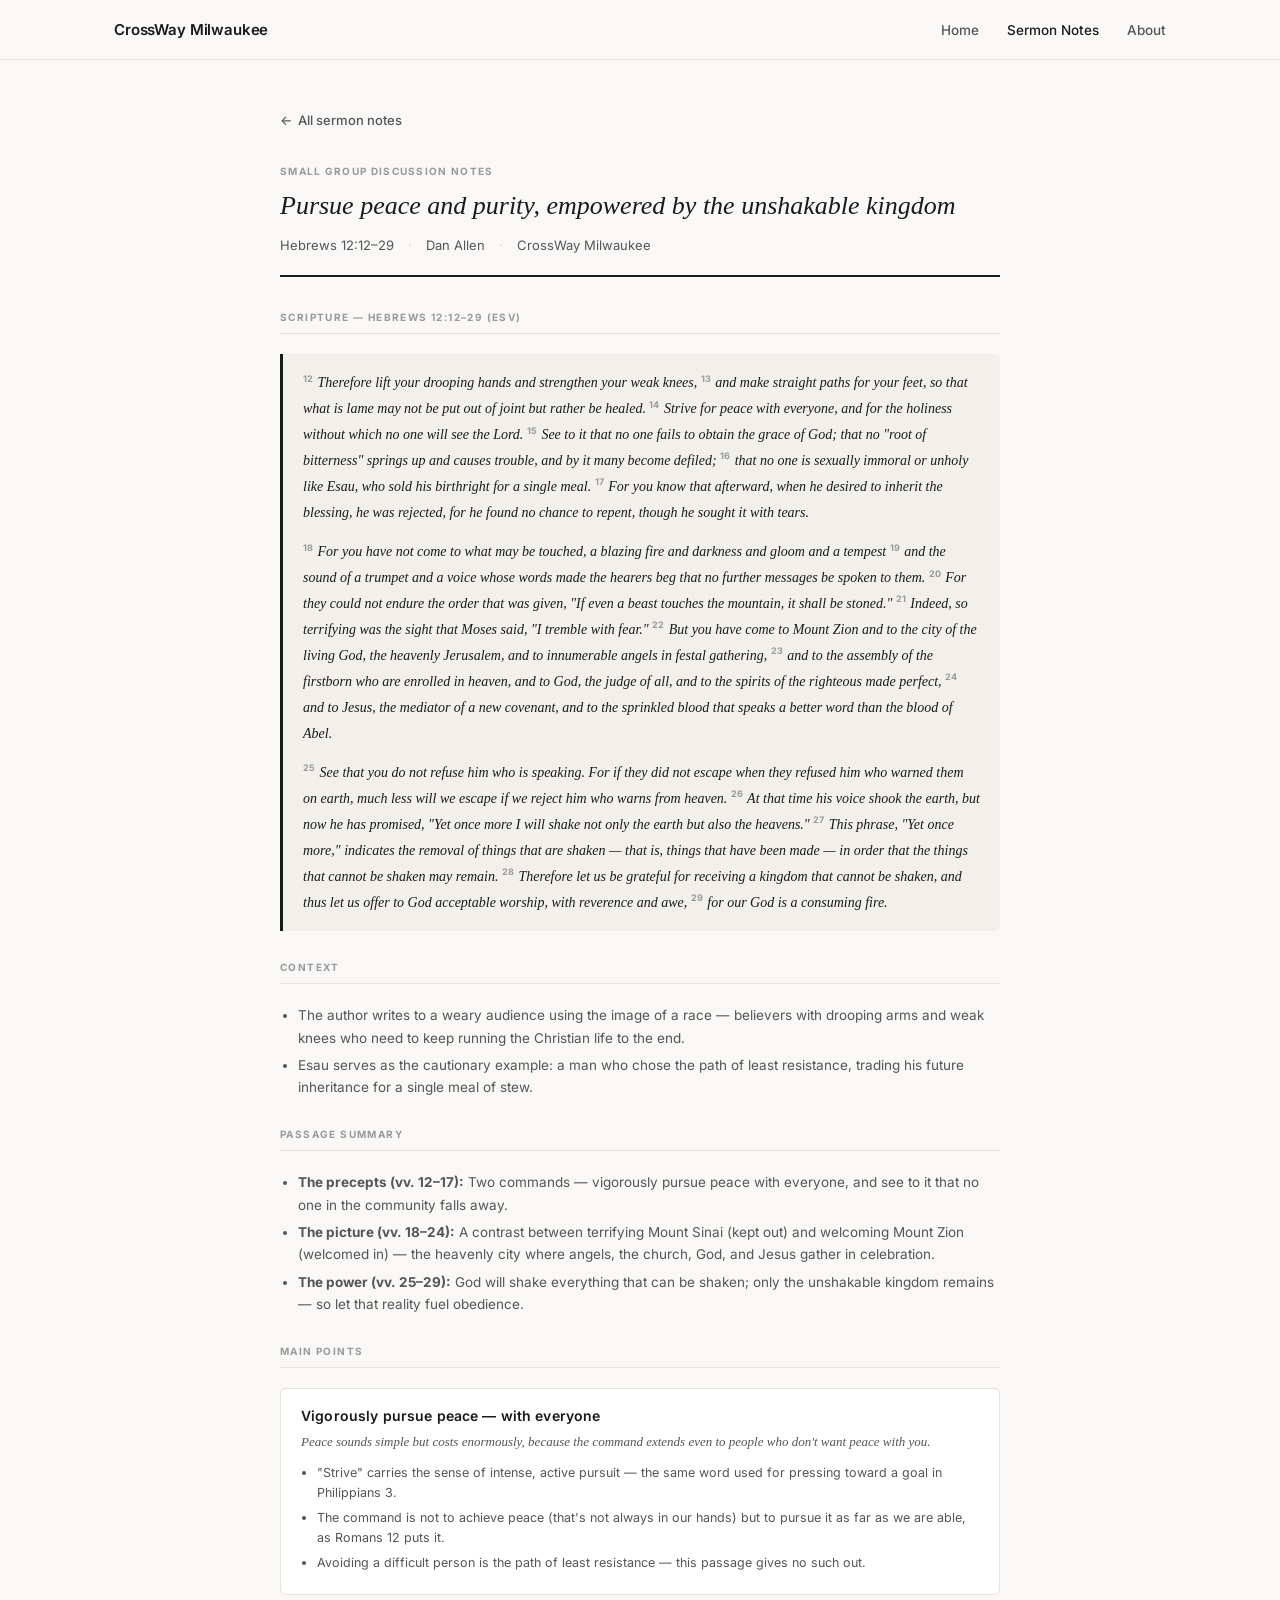
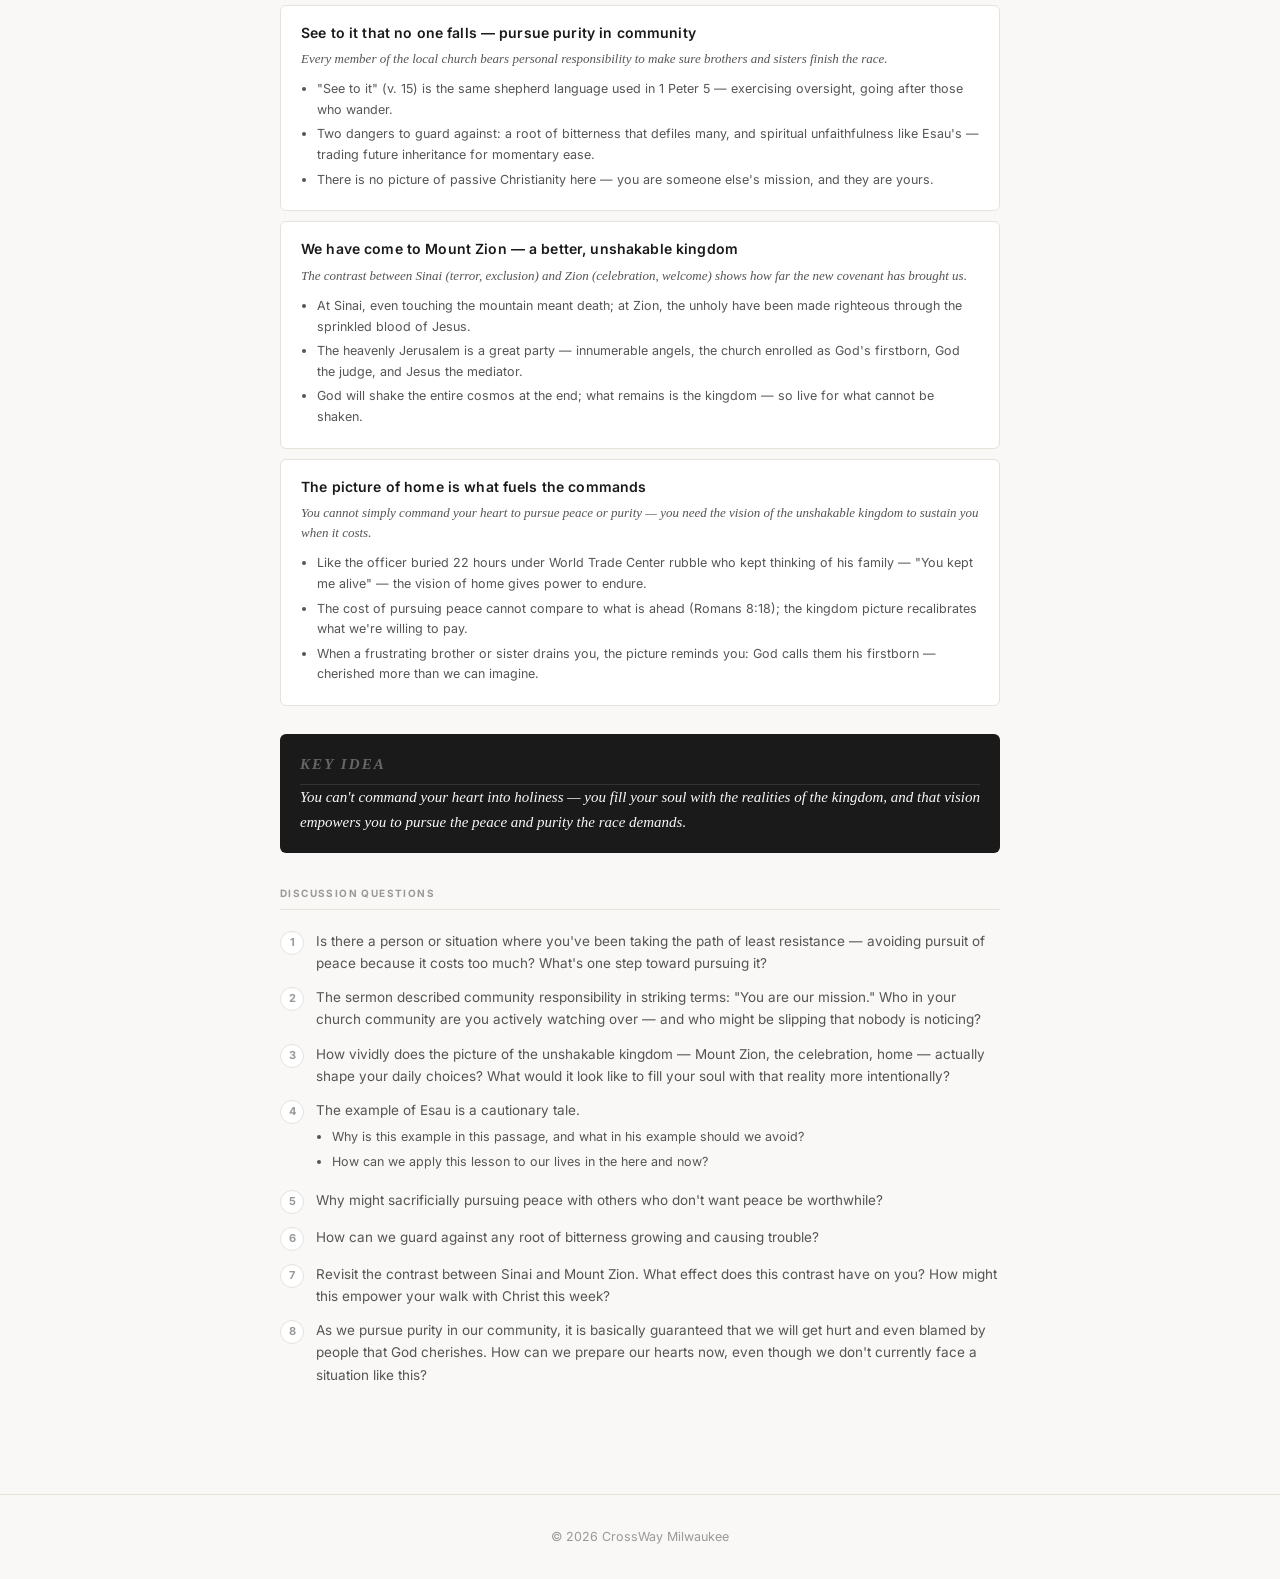
==== commit f5d64449: "Update index.html" ====
--- a/notes/hebrews-12/12-29/index.html
+++ b/notes/hebrews-12/12-29/index.html
@@ -32,7 +32,7 @@
   <div class="page">
     <div class="container">
 
-```
+
   <a href="../../../index.html#notes" class="back-link">All sermon notes</a>
 
   <!-- Header -->
@@ -175,7 +175,7 @@
   </div>
 
 </div>
-```
+
 
   </div>
 
